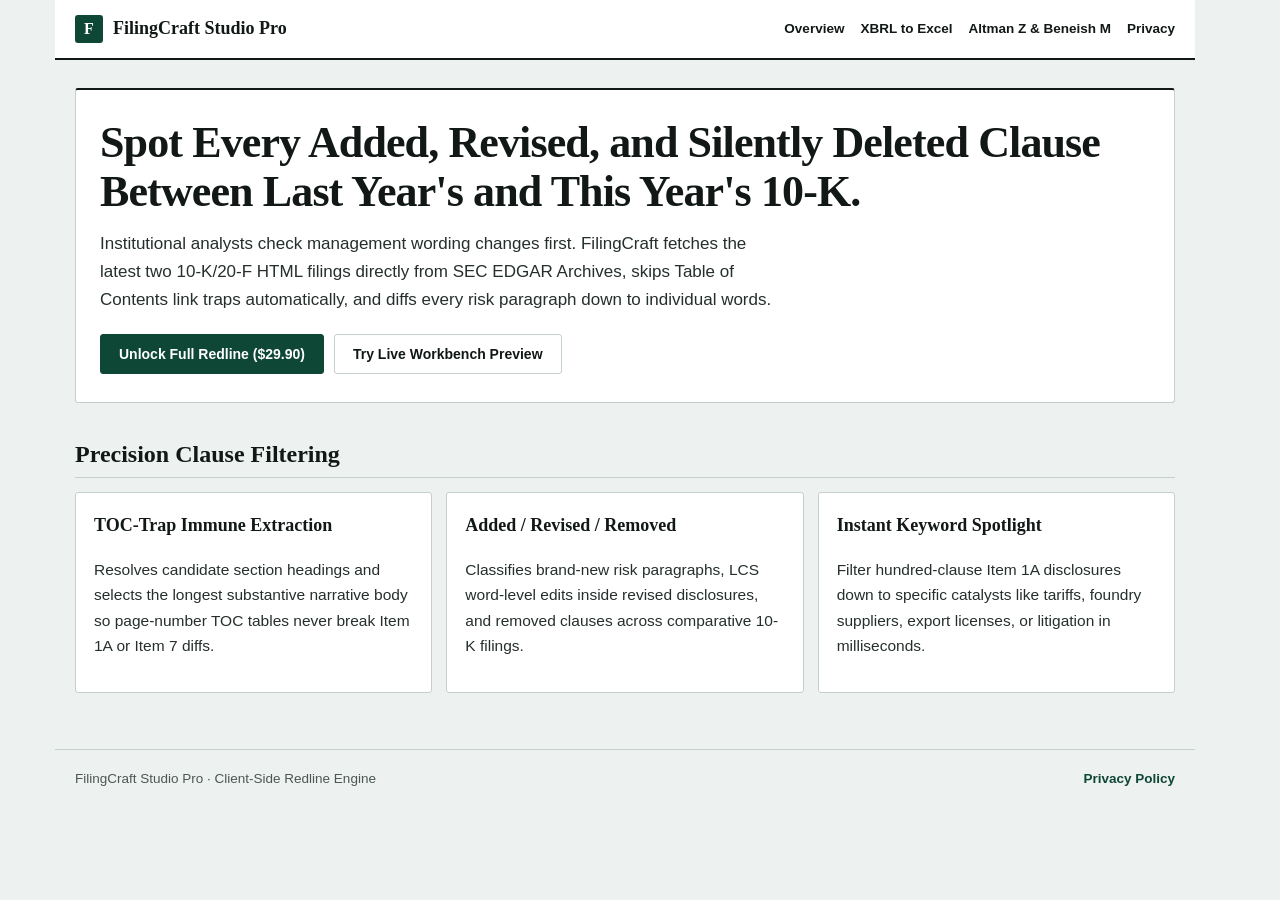
==== 10k-risk-factor-redline/index.html @ 247afffc "Initial FilingCraft Studio Pro Archival Folio website and SEO cluster" ====
<!DOCTYPE html>
<html lang="en">
<head>
  <meta charset="utf-8" />
  <meta name="viewport" content="width=device-width,initial-scale=1.0" />
  <title>SEC 10-K Risk Factor (Item 1A) &amp; MD&amp;A Redline Diff Tool | FilingCraft Studio Pro</title>
  <meta name="description" content="Automatically compare year-over-year SEC Form 10-K Item 1A Risk Factors and Item 7 MD&amp;A disclosures at word precision inside your browser without uploading filings." />
  <link rel="canonical" href="https://filingcraft-studio.pages.dev/10k-risk-factor-redline/" />
  <link rel="icon" type="image/png" href="../assets/icon-128.png" />
  <link rel="stylesheet" href="../assets/style.css" />
</head>
<body>
  <nav class="nav">
    <a class="brand" href="/"><span class="mark" aria-hidden="true">F</span><span>FilingCraft Studio Pro</span></a>
    <div class="nav-links">
      <a href="/">Overview</a>
      <a href="/sec-edgar-xbrl-excel/">XBRL to Excel</a>
      <a href="/altman-z-beneish-m-calculator/">Altman Z &amp; Beneish M</a>
      <a href="/privacy/">Privacy</a>
    </div>
  </nav>
  <main class="wrap">
    <header class="hero">
      <h1>Spot Every Added, Revised, and Silently Deleted Clause Between Last Year's and This Year's 10-K.</h1>
      <p class="lead">Institutional analysts check management wording changes first. FilingCraft fetches the latest two 10-K/20-F HTML filings directly from SEC EDGAR Archives, skips Table of Contents link traps automatically, and diffs every risk paragraph down to individual words.</p>
      <div class="cta-row">
        <a class="btn btn-primary" href="https://yujun57.gumroad.com/l/filingcraft-pro-lifetime" target="_blank" rel="noopener">Unlock Full Redline ($29.90)</a>
        <a class="btn" href="/">Try Live Workbench Preview</a>
      </div>
    </header>
    <section class="section">
      <h2>Precision Clause Filtering</h2>
      <div class="grid-3">
        <article class="card">
          <h3>TOC-Trap Immune Extraction</h3>
          <p>Resolves candidate section headings and selects the longest substantive narrative body so page-number TOC tables never break Item 1A or Item 7 diffs.</p>
        </article>
        <article class="card">
          <h3>Added / Revised / Removed</h3>
          <p>Classifies brand-new risk paragraphs, LCS word-level edits inside revised disclosures, and removed clauses across comparative 10-K filings.</p>
        </article>
        <article class="card">
          <h3>Instant Keyword Spotlight</h3>
          <p>Filter hundred-clause Item 1A disclosures down to specific catalysts like tariffs, foundry suppliers, export licenses, or litigation in milliseconds.</p>
        </article>
      </div>
    </section>
  </main>
  <footer class="footer">
    <span>FilingCraft Studio Pro · Client-Side Redline Engine</span>
    <a href="/privacy/">Privacy Policy</a>
  </footer>
</body>
</html>
---- assets/style.css ----
/**
 * Archival Folio Landing & Documentation Stylesheet for FilingCraft Studio Pro.
 * Matches extension design tokens: cotton bond #f3efe6, ledger ivory #fbf9f4,
 * British racing pine #0e4736, editorial serif display typography, 3px corners.
 */
:root {
  --bg: #edf1ef;
  --surface: #ffffff;
  --surface-2: #e3e9e6;
  --ink: #111815;
  --body: #252f2b;
  --muted: #4b5752;
  --border: #c5d0ca;
  --accent: #0e4736;
  --accent-hover: #093326;
  --accent-soft: #dfece6;
  --risk-fg: #961a1a;
  --risk-bg: #fdf1f1;
  --risk-bd: #efc4c4;
  --blue-in: #1d4ed8;
  --blue-bg: #fef3c7;
  --font-sans: -apple-system, BlinkMacSystemFont, "Segoe UI", Inter, Roboto, "PingFang SC", "Microsoft YaHei", sans-serif;
  --font-serif: Georgia, "Iowan Old Style", "Times New Roman", "Songti SC", serif;
  --font-mono: ui-monospace, SFMono-Regular, Menlo, Monaco, Consolas, monospace;
}

* { box-sizing: border-box; }
[hidden] { display: none !important; }

html, body {
  margin: 0;
  padding: 0;
  max-width: 100%;
  overflow-x: hidden;
  scrollbar-gutter: stable;
  background-color: var(--bg);
  color: var(--body);
  font-family: var(--font-sans);
  font-size: 15.5px;
  line-height: 1.65;
  -webkit-font-smoothing: antialiased;
}

a { color: var(--accent); font-weight: 600; text-decoration: none; }
a:hover { text-decoration: underline; }
a:focus-visible, button:focus-visible, input:focus-visible { outline: 2px solid var(--accent); outline-offset: 2px; }

.nav {
  max-width: 1140px;
  margin: 0 auto;
  padding: 14px 20px;
  display: flex;
  align-items: center;
  justify-content: space-between;
  gap: 14px;
  flex-wrap: wrap;
  border-bottom: 2px solid var(--ink);
  background-color: var(--surface);
}

.brand {
  display: inline-flex;
  align-items: center;
  gap: 10px;
  color: var(--ink);
  font-family: var(--font-serif);
  font-size: 18px;
  font-weight: 700;
  text-decoration: none;
}

.mark {
  width: 28px;
  height: 28px;
  border-radius: 3px;
  background-color: var(--accent);
  color: #ffffff;
  display: inline-flex;
  align-items: center;
  justify-content: center;
  font-family: var(--font-serif);
  font-weight: 700;
  font-size: 16px;
}

.nav-links {
  display: flex;
  align-items: center;
  gap: 16px;
  flex-wrap: wrap;
  font-size: 13.5px;
}

.nav-links a { color: var(--ink); }

.wrap {
  max-width: 1140px;
  margin: 0 auto;
  padding: 28px 20px 56px;
}

h1 {
  font-family: var(--font-serif);
  font-size: clamp(26px, 3.8vw, 40px);
  line-height: 1.14;
  color: var(--ink);
  margin: 0 0 12px;
}

h2 {
  font-family: var(--font-serif);
  font-size: 23px;
  line-height: 1.25;
  color: var(--ink);
  margin: 20px 0 10px;
}

.hero {
  background-color: var(--surface);
  border-top: 2px solid var(--ink);
  border-bottom: 1px solid var(--border);
  border-left: 1px solid var(--border);
  border-right: 1px solid var(--border);
  border-radius: 3px;
  padding: 28px 24px;
}

.hero h1 {
  font-family: var(--font-serif);
  font-size: clamp(28px, 4vw, 44px);
  line-height: 1.12;
  letter-spacing: -0.02em;
  color: var(--ink);
  margin: 0 0 14px;
}

.lead {
  font-size: 17px;
  color: var(--body);
  max-width: 72ch;
  margin: 0 0 20px;
}

.cta-row {
  display: flex;
  flex-wrap: wrap;
  gap: 10px;
  align-items: center;
}

.btn {
  display: inline-flex;
  align-items: center;
  justify-content: center;
  height: 40px;
  padding: 0 18px;
  border-radius: 3px;
  border: 1px solid var(--border);
  background-color: var(--surface);
  color: var(--ink);
  font-size: 14px;
  font-weight: 600;
  cursor: pointer;
  text-decoration: none;
}

.btn:hover { background-color: var(--surface-2); color: var(--ink); text-decoration: none; }
.btn-primary { background-color: var(--accent); border-color: var(--accent); color: #ffffff; }
.btn-primary:hover { background-color: var(--accent-hover); border-color: var(--accent-hover); color: #ffffff; }
.btn-ink { background-color: var(--ink); border-color: var(--ink); color: #ffffff; }
.btn-ink:hover { background-color: #242e2a; border-color: #242e2a; color: #ffffff; }
.btn-sm { height: 32px; padding: 0 12px; font-size: 13px; }

.section {
  margin-top: 36px;
}

.section h2 {
  font-family: var(--font-serif);
  font-size: 24px;
  color: var(--ink);
  margin: 0 0 14px;
  padding-bottom: 8px;
  border-bottom: 1px solid var(--border);
}

.grid-3 {
  display: grid;
  grid-template-columns: 1fr;
  gap: 14px;
}

@media (min-width: 780px) {
  .grid-3 { grid-template-columns: repeat(3, minmax(0, 1fr)); }
}

.grid-2 {
  display: grid;
  grid-template-columns: 1fr;
  gap: 16px;
}

@media (min-width: 820px) {
  .grid-2 { grid-template-columns: repeat(2, minmax(0, 1fr)); }
}

.card {
  background-color: var(--surface);
  border: 1px solid var(--border);
  border-radius: 3px;
  padding: 18px;
}

.card h3 {
  font-family: var(--font-serif);
  font-size: 18px;
  color: var(--ink);
  margin: 0 0 8px;
}

.mono {
  font-family: var(--font-mono);
  font-variant-numeric: tabular-nums;
}

.badge {
  display: inline-block;
  padding: 2px 8px;
  border-radius: 3px;
  border: 1px solid var(--border);
  background-color: var(--surface-2);
  color: var(--ink);
  font-family: var(--font-mono);
  font-size: 12px;
  font-weight: 700;
}

.badge-good { background-color: var(--accent-soft); border-color: var(--accent); color: var(--accent); }
.badge-risk { background-color: var(--risk-bg); border-color: var(--risk-bd); color: var(--risk-fg); }

/* Interactive Web Sandbox */
.sandbox-shell {
  background-color: var(--surface);
  border: 1px solid var(--ink);
  border-radius: 3px;
  overflow: hidden;
}

.sandbox-bar {
  display: flex;
  align-items: center;
  justify-content: space-between;
  gap: 10px;
  flex-wrap: wrap;
  padding: 10px 14px;
  background-color: var(--surface-2);
  border-bottom: 1px solid var(--border);
}

.seg-tabs {
  display: inline-flex;
  gap: 3px;
  padding: 3px;
  border: 1px solid var(--border);
  border-radius: 3px;
  background-color: var(--bg);
}

.seg-tab {
  height: 28px;
  padding: 0 11px;
  border: 1px solid transparent;
  border-radius: 2px;
  background: transparent;
  color: var(--muted);
  font-size: 12.5px;
  font-weight: 600;
  cursor: pointer;
}

.seg-tab.is-active {
  background-color: var(--surface);
  border-color: var(--ink);
  color: var(--ink);
}

.fx-bar {
  display: flex;
  align-items: center;
  gap: 10px;
  padding: 7px 14px;
  border-bottom: 1px solid var(--border);
  font-family: var(--font-mono);
  font-size: 12.5px;
  background-color: var(--bg);
}

.fx-ref {
  padding: 2px 7px;
  border: 1px solid var(--border);
  background-color: var(--surface);
  font-weight: 700;
}

.table-scroll {
  width: 100%;
  overflow-x: auto;
  scrollbar-gutter: stable;
}

.xl-table {
  width: 100%;
  border-collapse: separate;
  border-spacing: 0;
  font-size: 13px;
  font-variant-numeric: tabular-nums;
}

.xl-table th, .xl-table td {
  padding: 7px 10px;
  border-right: 1px solid var(--border);
  border-bottom: 1px solid var(--border);
  background-color: var(--surface);
}

.xl-table th {
  background-color: var(--accent);
  color: #ffffff;
  text-align: left;
}

.xl-table td:first-child, .xl-table th:first-child {
  position: sticky;
  left: 0;
  z-index: 1;
  min-width: 190px;
}

.xl-table td.num { text-align: right; font-family: var(--font-mono); white-space: nowrap; }
.xl-table td.is-in { background-color: var(--blue-bg); color: var(--blue-in); font-weight: 700; font-family: var(--font-mono); text-align: right; }
.xl-table td.is-fx { color: var(--accent); font-weight: 600; }

.price-input {
  width: 96px;
  height: 30px;
  padding: 0 8px;
  border: 1px solid var(--ink);
  border-radius: 3px;
  font-family: var(--font-mono);
  font-size: 13px;
  background-color: var(--surface);
  color: var(--ink);
}

.shot-grid {
  display: grid;
  grid-template-columns: 1fr;
  gap: 14px;
}

@media (min-width: 780px) {
  .shot-grid { grid-template-columns: repeat(2, minmax(0, 1fr)); }
}

.shot-card {
  border: 1px solid var(--border);
  border-radius: 3px;
  background-color: var(--surface);
  padding: 10px;
}

.shot-card img {
  width: 100%;
  height: auto;
  display: block;
  border: 1px solid var(--border);
}

.shot-card figcaption {
  font-size: 13px;
  color: var(--muted);
  margin-top: 8px;
}

.footer {
  max-width: 1140px;
  margin: 0 auto;
  padding: 18px 20px 36px;
  border-top: 1px solid var(--border);
  display: flex;
  align-items: center;
  justify-content: space-between;
  flex-wrap: wrap;
  gap: 10px;
  font-size: 13.5px;
  color: var(--muted);
}
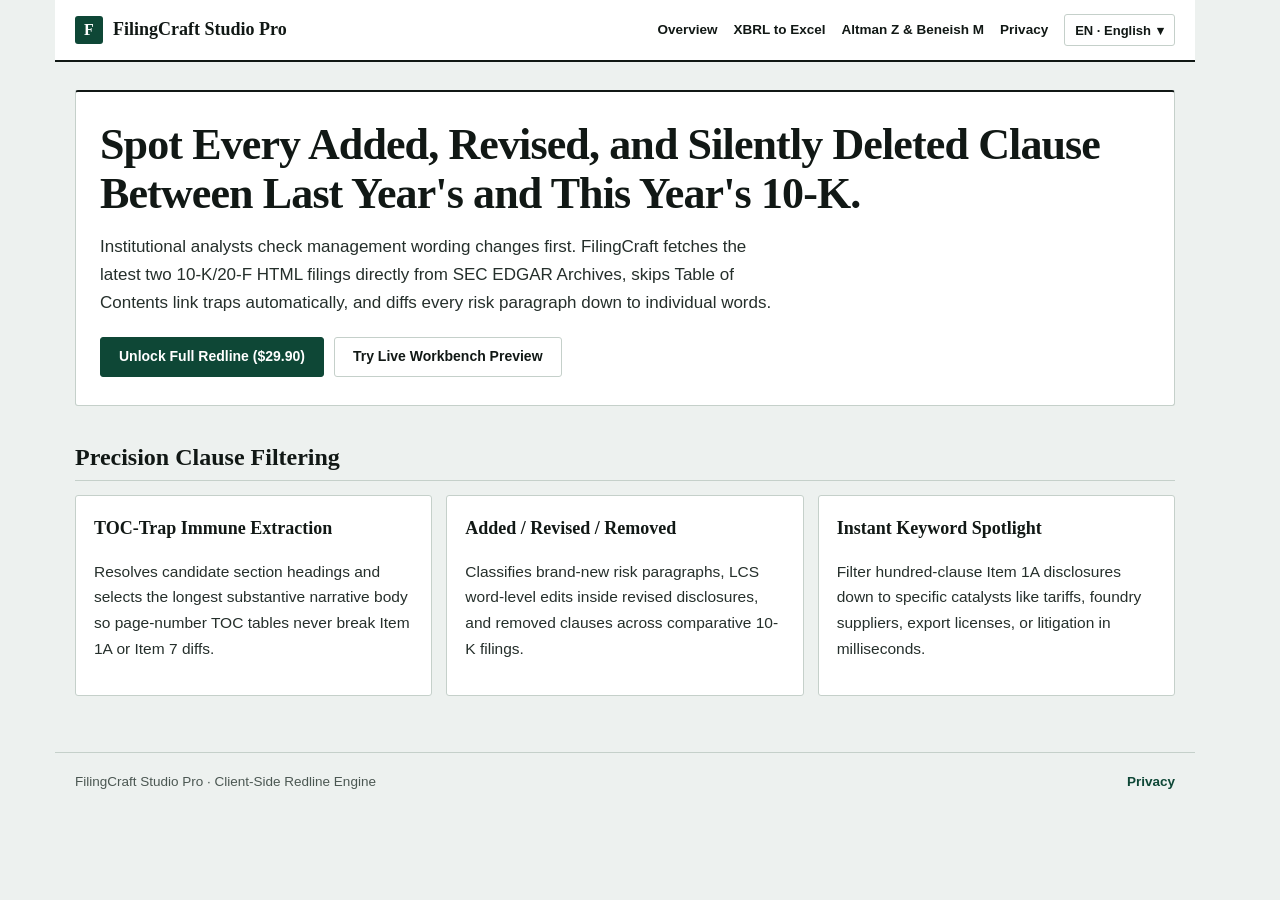
==== commit 4f265ff5: "Add global 8-language switcher and full subpage i18n persistence" ====
--- a/10k-risk-factor-redline/index.html
+++ b/10k-risk-factor-redline/index.html
@@ -13,15 +13,16 @@
   <nav class="nav">
     <a class="brand" href="/"><span class="mark" aria-hidden="true">F</span><span>FilingCraft Studio Pro</span></a>
     <div class="nav-links">
-      <a href="/">Overview</a>
-      <a href="/sec-edgar-xbrl-excel/">XBRL to Excel</a>
-      <a href="/altman-z-beneish-m-calculator/">Altman Z &amp; Beneish M</a>
-      <a href="/privacy/">Privacy</a>
+      <a href="/" data-site-i18n="navOverview">Overview</a>
+      <a href="/sec-edgar-xbrl-excel/" data-site-i18n="navExcel">XBRL to Excel</a>
+      <a href="/altman-z-beneish-m-calculator/" data-site-i18n="navAltman">Altman Z &amp; Beneish M</a>
+      <a href="/privacy/" data-site-i18n="navPrivacy">Privacy</a>
+      <div id="fc-site-lang"></div>
     </div>
   </nav>
   <main class="wrap">
     <header class="hero">
-      <h1>Spot Every Added, Revised, and Silently Deleted Clause Between Last Year's and This Year's 10-K.</h1>
+      <h1 data-site-i18n="subRedlineH1">Spot Every Added, Revised, and Silently Deleted Clause Between Last Year's and This Year's 10-K.</h1>
       <p class="lead">Institutional analysts check management wording changes first. FilingCraft fetches the latest two 10-K/20-F HTML filings directly from SEC EDGAR Archives, skips Table of Contents link traps automatically, and diffs every risk paragraph down to individual words.</p>
       <div class="cta-row">
         <a class="btn btn-primary" href="https://yujun57.gumroad.com/l/filingcraft-pro-lifetime" target="_blank" rel="noopener">Unlock Full Redline ($29.90)</a>
@@ -48,7 +49,8 @@
   </main>
   <footer class="footer">
     <span>FilingCraft Studio Pro · Client-Side Redline Engine</span>
-    <a href="/privacy/">Privacy Policy</a>
+    <a href="/privacy/" data-site-i18n="navPrivacy">Privacy Policy</a>
   </footer>
+  <script src="../assets/i18n-site.js"></script>
 </body>
 </html>
--- a/assets/style.css
+++ b/assets/style.css
@@ -93,6 +93,24 @@
 
 .nav-links a { color: var(--ink); }
 
+.site-lb { position: relative; display: inline-block; }
+.site-lb-btn {
+  height: 32px; padding: 0 10px; border-radius: 3px; border: 1px solid var(--border);
+  background-color: var(--surface); color: var(--ink); font-size: 13px; font-weight: 600;
+  display: inline-flex; align-items: center; gap: 6px; cursor: pointer;
+}
+.site-lb-btn:hover { background-color: var(--surface-2); }
+.site-lb-menu {
+  position: absolute; top: calc(100% + 4px); right: 0; min-width: 170px; margin: 0; padding: 4px;
+  list-style: none; background-color: var(--surface); border: 1px solid var(--ink);
+  border-radius: 3px; z-index: 40;
+}
+.site-lb-opt {
+  padding: 6px 9px; font-size: 13px; color: var(--ink); border-radius: 2px; cursor: pointer;
+}
+.site-lb-opt:hover, .site-lb-opt:focus { outline: none; background-color: var(--surface-2); }
+.site-lb-opt.is-sel { font-weight: 700; background-color: var(--accent-soft); color: var(--accent); }
+
 .wrap {
   max-width: 1140px;
   margin: 0 auto;
